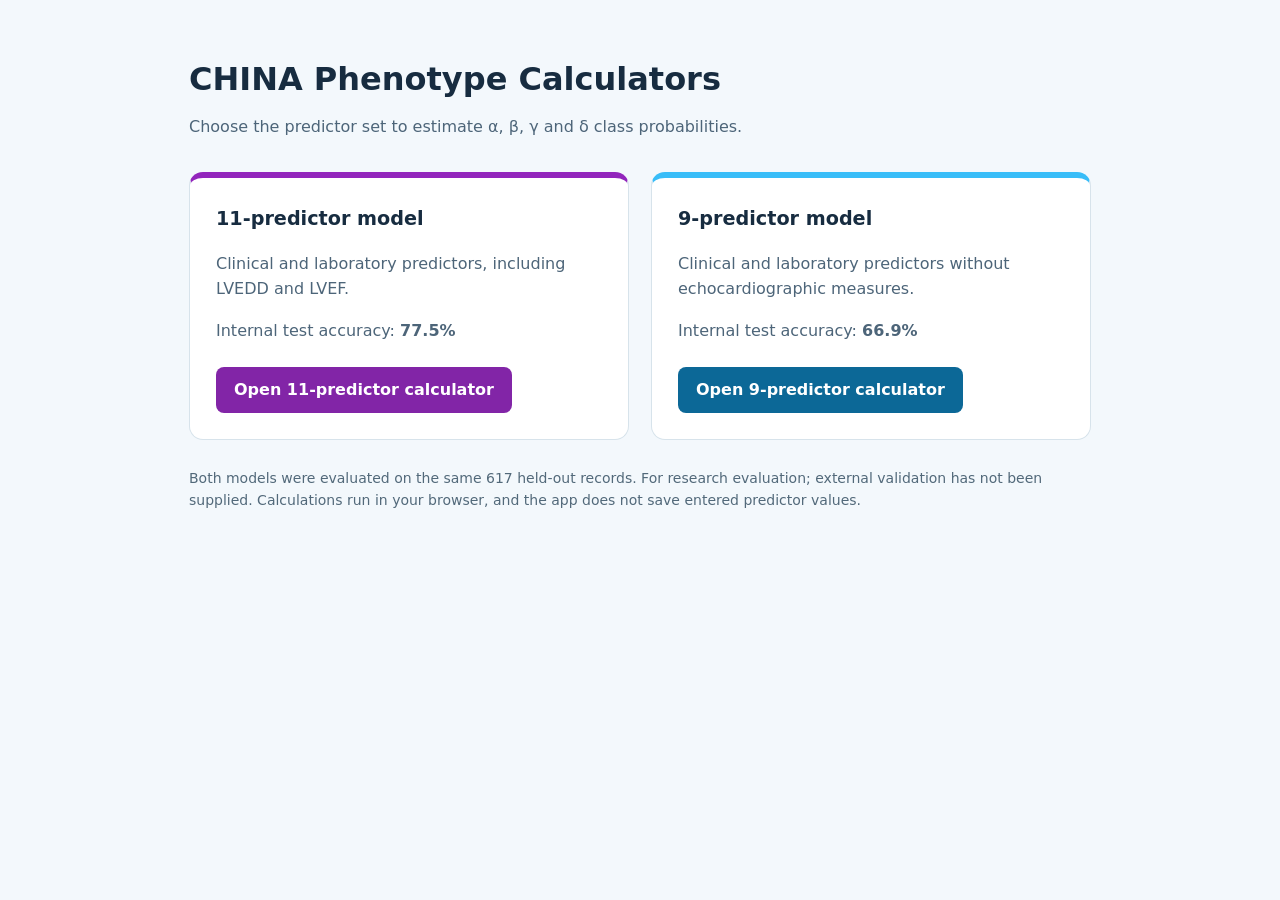
==== docs/index.html @ d19f2a62 "Upload both CHINA phenotype calculators, trained models, and full documentation Preserve all 51 pack" ====
<!doctype html>
<html lang="en"><head><meta charset="utf-8"><meta name="viewport" content="width=device-width, initial-scale=1"><meta name="description" content="Research code and web calculators for the 11-predictor and 9-predictor CHINA phenotype models."><title>CHINA Phenotype Calculators</title><style>
*{box-sizing:border-box}body{margin:0;background:#f3f8fc;color:#172c40;font:16px/1.6 system-ui,-apple-system,Segoe UI,sans-serif}main{max-width:950px;margin:auto;padding:60px 24px}h1{font-size:2rem;line-height:1.2;margin:0 0 12px}.intro{color:#4d6579;margin-bottom:32px}.grid{display:grid;grid-template-columns:1fr 1fr;gap:22px}.card{padding:26px;background:white;border:1px solid #d7e3eb;border-radius:14px;border-top:6px solid #9225bc}.card.sky{border-top-color:#38bdf8}h2{font-size:1.2rem;margin:0 0 12px}.card p{color:#4d6579}.card a{display:inline-block;margin-top:8px;background:#8225a7;color:white;padding:10px 18px;border-radius:8px;text-decoration:none;font-weight:650}.card.sky a{background:#0c6897}.note{font-size:.875rem;color:#52697a;margin-top:27px}a:focus-visible{outline:3px solid #f59e0b;outline-offset:4px}@media(max-width:650px){main{padding:30px 18px}.grid{grid-template-columns:1fr}h1{font-size:1.6rem}}
</style></head><body><main><h1>CHINA Phenotype Calculators</h1><p class="intro">Choose the predictor set to estimate α, β, γ and δ class probabilities.</p><div class="grid"><section class="card"><h2>11-predictor model</h2><p>Clinical and laboratory predictors, including LVEDD and LVEF.</p><p>Internal test accuracy: <strong>77.5%</strong></p><a href="./model11/">Open 11-predictor calculator</a></section><section class="card sky"><h2>9-predictor model</h2><p>Clinical and laboratory predictors without echocardiographic measures.</p><p>Internal test accuracy: <strong>66.9%</strong></p><a href="./model9/">Open 9-predictor calculator</a></section></div><p class="note">Both models were evaluated on the same 617 held-out records. For research evaluation; external validation has not been supplied. Calculations run in your browser, and the app does not save entered predictor values.</p></main></body></html>
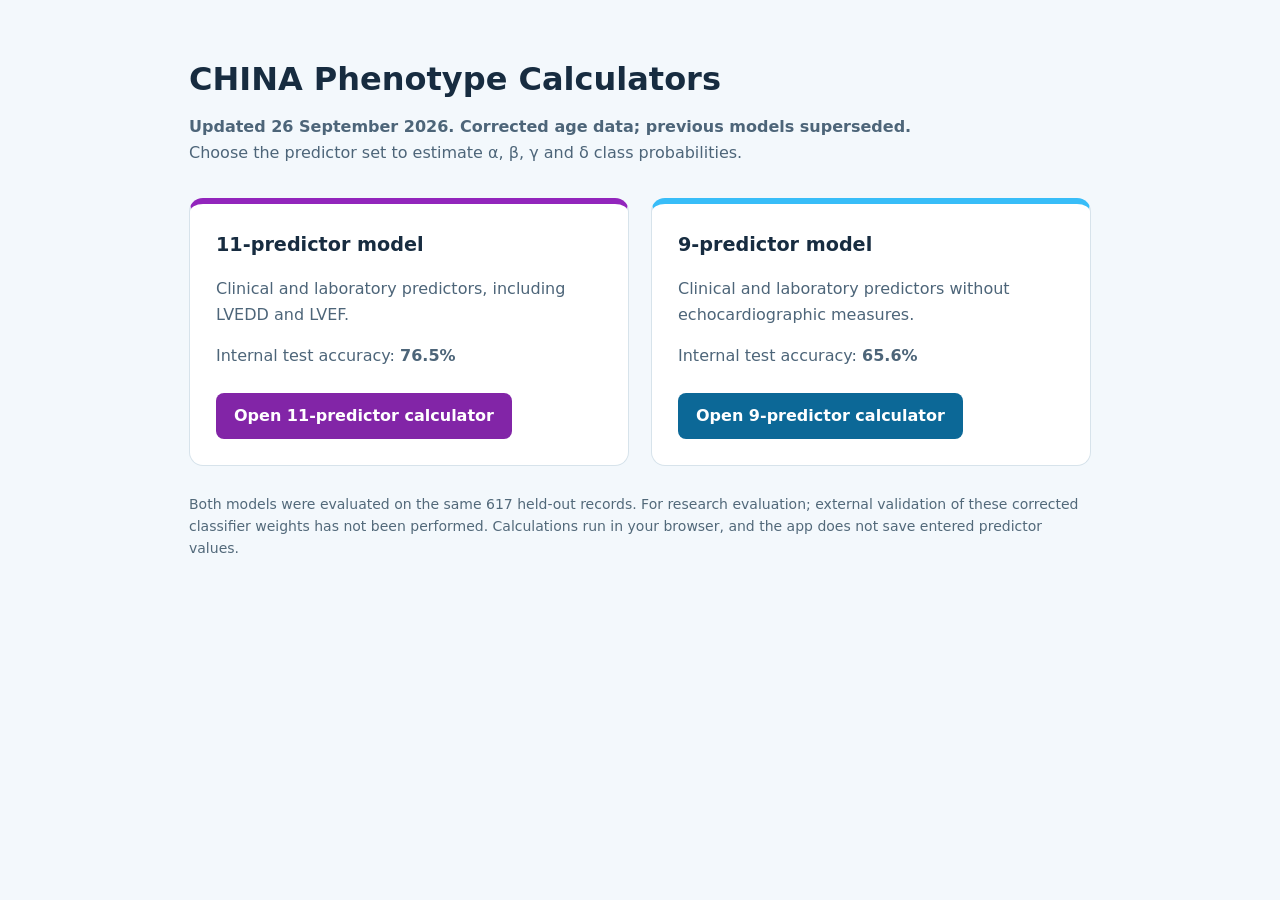
==== commit 8b780a00: "Retrain both phenotype calculators with corrected ages and retire previous model weights Use the cor" ====
--- a/docs/index.html
+++ b/docs/index.html
@@ -1,4 +1,4 @@
 <!doctype html>
 <html lang="en"><head><meta charset="utf-8"><meta name="viewport" content="width=device-width, initial-scale=1"><meta name="description" content="Research code and web calculators for the 11-predictor and 9-predictor CHINA phenotype models."><title>CHINA Phenotype Calculators</title><style>
 *{box-sizing:border-box}body{margin:0;background:#f3f8fc;color:#172c40;font:16px/1.6 system-ui,-apple-system,Segoe UI,sans-serif}main{max-width:950px;margin:auto;padding:60px 24px}h1{font-size:2rem;line-height:1.2;margin:0 0 12px}.intro{color:#4d6579;margin-bottom:32px}.grid{display:grid;grid-template-columns:1fr 1fr;gap:22px}.card{padding:26px;background:white;border:1px solid #d7e3eb;border-radius:14px;border-top:6px solid #9225bc}.card.sky{border-top-color:#38bdf8}h2{font-size:1.2rem;margin:0 0 12px}.card p{color:#4d6579}.card a{display:inline-block;margin-top:8px;background:#8225a7;color:white;padding:10px 18px;border-radius:8px;text-decoration:none;font-weight:650}.card.sky a{background:#0c6897}.note{font-size:.875rem;color:#52697a;margin-top:27px}a:focus-visible{outline:3px solid #f59e0b;outline-offset:4px}@media(max-width:650px){main{padding:30px 18px}.grid{grid-template-columns:1fr}h1{font-size:1.6rem}}
-</style></head><body><main><h1>CHINA Phenotype Calculators</h1><p class="intro">Choose the predictor set to estimate α, β, γ and δ class probabilities.</p><div class="grid"><section class="card"><h2>11-predictor model</h2><p>Clinical and laboratory predictors, including LVEDD and LVEF.</p><p>Internal test accuracy: <strong>77.5%</strong></p><a href="./model11/">Open 11-predictor calculator</a></section><section class="card sky"><h2>9-predictor model</h2><p>Clinical and laboratory predictors without echocardiographic measures.</p><p>Internal test accuracy: <strong>66.9%</strong></p><a href="./model9/">Open 9-predictor calculator</a></section></div><p class="note">Both models were evaluated on the same 617 held-out records. For research evaluation; external validation has not been supplied. Calculations run in your browser, and the app does not save entered predictor values.</p></main></body></html>
+</style></head><body><main><h1>CHINA Phenotype Calculators</h1><p class="intro"><strong>Updated 26 September 2026. Corrected age data; previous models superseded.</strong><br>Choose the predictor set to estimate α, β, γ and δ class probabilities.</p><div class="grid"><section class="card"><h2>11-predictor model</h2><p>Clinical and laboratory predictors, including LVEDD and LVEF.</p><p>Internal test accuracy: <strong>76.5%</strong></p><a href="./model11/">Open 11-predictor calculator</a></section><section class="card sky"><h2>9-predictor model</h2><p>Clinical and laboratory predictors without echocardiographic measures.</p><p>Internal test accuracy: <strong>65.6%</strong></p><a href="./model9/">Open 9-predictor calculator</a></section></div><p class="note">Both models were evaluated on the same 617 held-out records. For research evaluation; external validation of these corrected classifier weights has not been performed. Calculations run in your browser, and the app does not save entered predictor values.</p></main></body></html>
